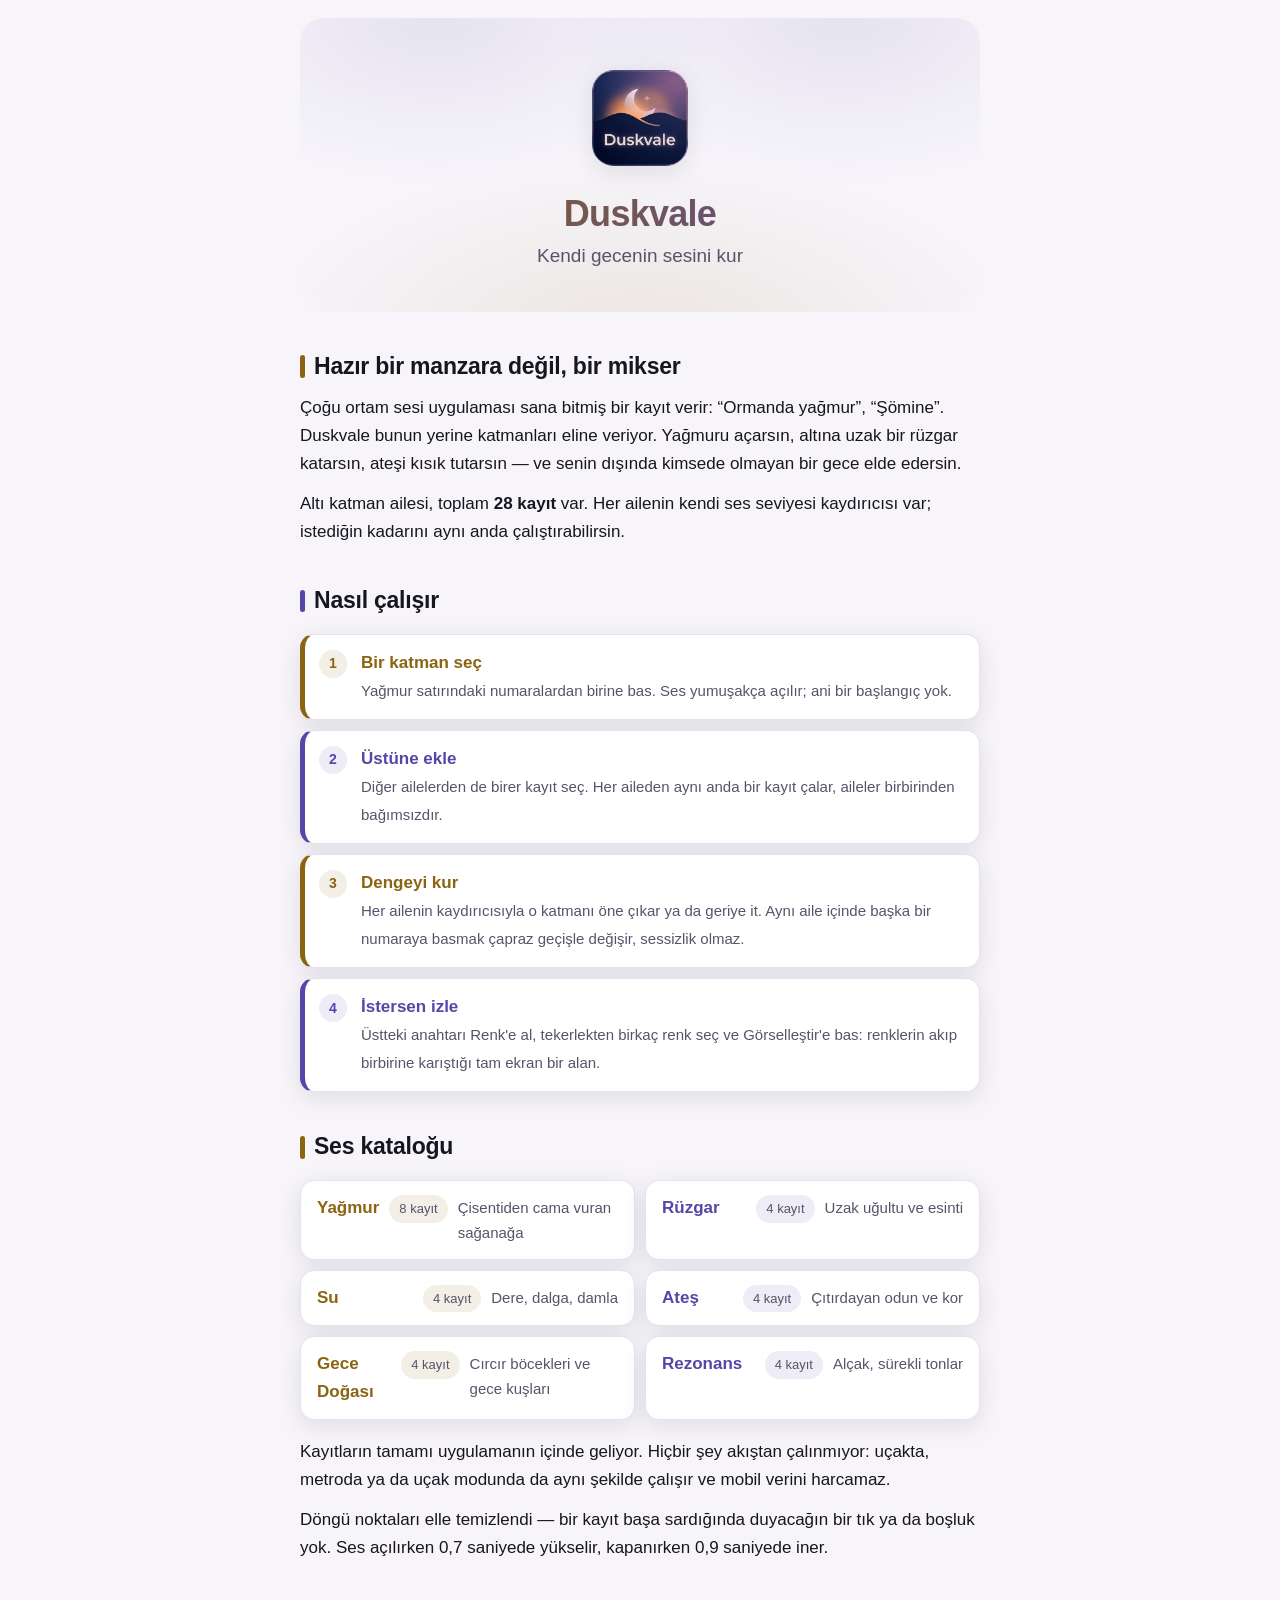
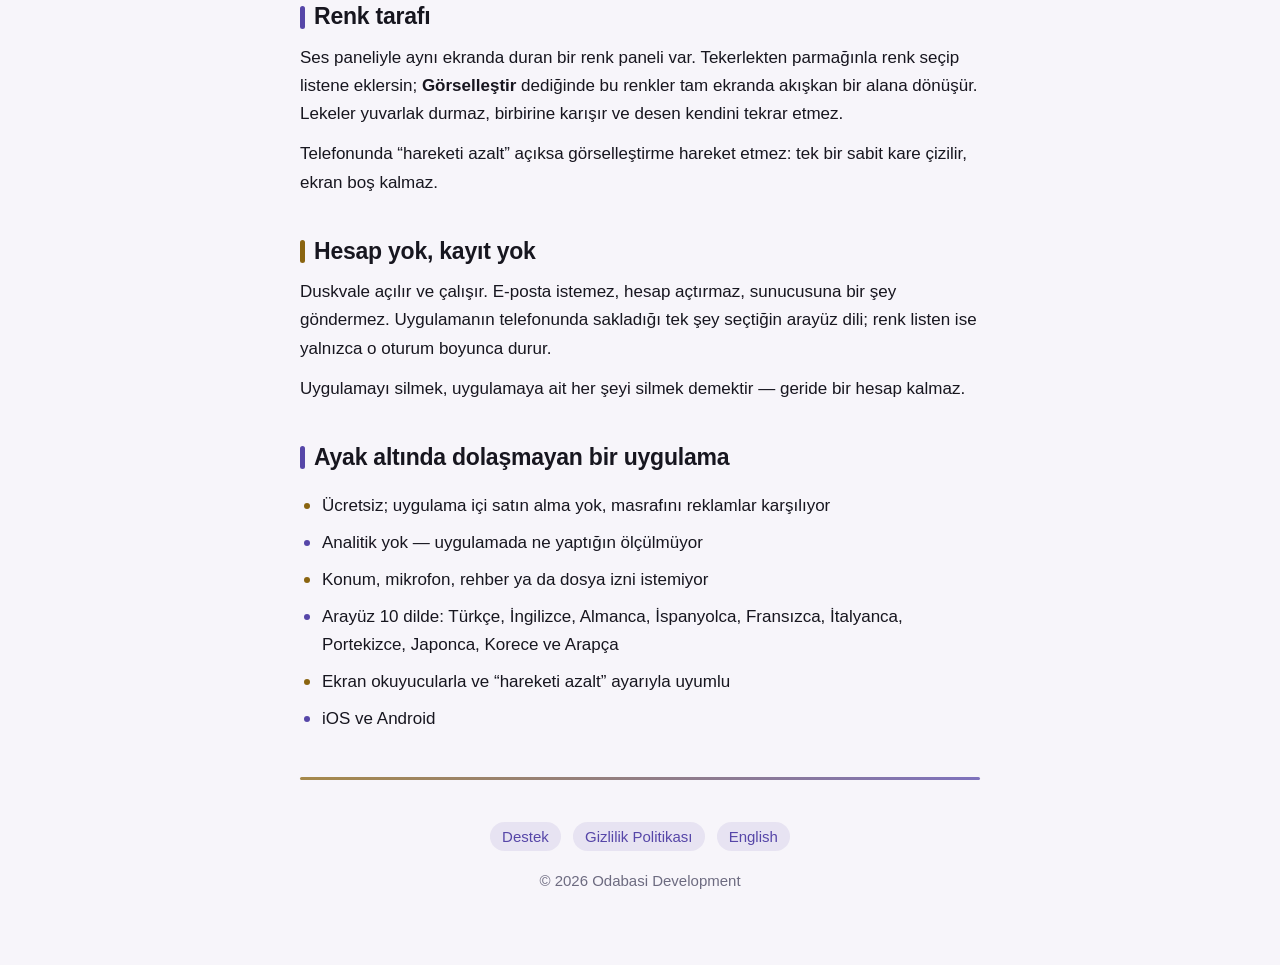
==== index.html @ 5e839223 "Duskvale bilgilendirme sitesi Türkçe kökte, İngilizce /en/ altında; her ikisinde de tanıtım, destek " ====
<!DOCTYPE html>
<html lang="tr">
<head>
<meta charset="utf-8">
<meta name="viewport" content="width=device-width, initial-scale=1">
<title>Duskvale — Kendi gecenin sesini kur</title>
<meta name="description" content="Duskvale bir ortam sesi mikseri: yağmur, rüzgar, su, ateş, gece doğası ve rezonans katmanlarını üst üste bindirip kendi arka planını kurarsın. Ücretsiz, hesapsız ve internetsiz çalışır.">
<link rel="icon" href="assets/logo.png">
<link rel="stylesheet" href="assets/style.css">
<link rel="alternate" hreflang="en" href="https://nodabasi.github.io/duskvale/en/">
<link rel="alternate" hreflang="tr" href="https://nodabasi.github.io/duskvale/">
</head>
<body>
<div class="wrap">

<header>
  <img src="assets/logo.png" alt="Duskvale">
  <h1>Duskvale</h1>
  <p class="tagline">Kendi gecenin sesini kur</p>
</header>

<h2>Hazır bir manzara değil, bir mikser</h2>
<p>Çoğu ortam sesi uygulaması sana bitmiş bir kayıt verir: “Ormanda yağmur”, “Şömine”.
Duskvale bunun yerine katmanları eline veriyor. Yağmuru açarsın, altına uzak bir rüzgar
katarsın, ateşi kısık tutarsın — ve senin dışında kimsede olmayan bir gece elde
edersin.</p>
<p>Altı katman ailesi, toplam <b>28 kayıt</b> var. Her ailenin kendi ses seviyesi
kaydırıcısı var; istediğin kadarını aynı anda çalıştırabilirsin.</p>

<h2>Nasıl çalışır</h2>
<ul class="steps">
  <li><b>Bir katman seç</b><span>Yağmur satırındaki numaralardan birine bas. Ses yumuşakça açılır; ani bir başlangıç yok.</span></li>
  <li><b>Üstüne ekle</b><span>Diğer ailelerden de birer kayıt seç. Her aileden aynı anda bir kayıt çalar, aileler birbirinden bağımsızdır.</span></li>
  <li><b>Dengeyi kur</b><span>Her ailenin kaydırıcısıyla o katmanı öne çıkar ya da geriye it. Aynı aile içinde başka bir numaraya basmak çapraz geçişle değişir, sessizlik olmaz.</span></li>
  <li><b>İstersen izle</b><span>Üstteki anahtarı Renk'e al, tekerlekten birkaç renk seç ve Görselleştir'e bas: renklerin akıp birbirine karıştığı tam ekran bir alan.</span></li>
</ul>

<h2>Ses kataloğu</h2>
<ul class="layers">
  <li><b>Yağmur</b> <span class="count">8 kayıt</span><span class="what">Çisentiden cama vuran sağanağa</span></li>
  <li><b>Rüzgar</b> <span class="count">4 kayıt</span><span class="what">Uzak uğultu ve esinti</span></li>
  <li><b>Su</b> <span class="count">4 kayıt</span><span class="what">Dere, dalga, damla</span></li>
  <li><b>Ateş</b> <span class="count">4 kayıt</span><span class="what">Çıtırdayan odun ve kor</span></li>
  <li><b>Gece Doğası</b> <span class="count">4 kayıt</span><span class="what">Cırcır böcekleri ve gece kuşları</span></li>
  <li><b>Rezonans</b> <span class="count">4 kayıt</span><span class="what">Alçak, sürekli tonlar</span></li>
</ul>
<p>Kayıtların tamamı uygulamanın içinde geliyor. Hiçbir şey akıştan çalınmıyor: uçakta,
metroda ya da uçak modunda da aynı şekilde çalışır ve mobil verini harcamaz.</p>
<p>Döngü noktaları elle temizlendi — bir kayıt başa sardığında duyacağın bir tık ya da
boşluk yok. Ses açılırken 0,7 saniyede yükselir, kapanırken 0,9 saniyede iner.</p>

<h2>Renk tarafı</h2>
<p>Ses paneliyle aynı ekranda duran bir renk paneli var. Tekerlekten parmağınla renk
seçip listene eklersin; <b>Görselleştir</b> dediğinde bu renkler tam ekranda akışkan bir
alana dönüşür. Lekeler yuvarlak durmaz, birbirine karışır ve desen kendini tekrar
etmez.</p>
<p>Telefonunda “hareketi azalt” açıksa görselleştirme hareket etmez: tek bir sabit kare
çizilir, ekran boş kalmaz.</p>

<h2>Hesap yok, kayıt yok</h2>
<p>Duskvale açılır ve çalışır. E-posta istemez, hesap açtırmaz, sunucusuna bir şey
göndermez. Uygulamanın telefonunda sakladığı tek şey seçtiğin arayüz dili; renk listen
ise yalnızca o oturum boyunca durur.</p>
<p>Uygulamayı silmek, uygulamaya ait her şeyi silmek demektir — geride bir hesap
kalmaz.</p>

<h2>Ayak altında dolaşmayan bir uygulama</h2>
<ul class="plain">
  <li>Ücretsiz; uygulama içi satın alma yok, masrafını reklamlar karşılıyor</li>
  <li>Analitik yok — uygulamada ne yaptığın ölçülmüyor</li>
  <li>Konum, mikrofon, rehber ya da dosya izni istemiyor</li>
  <li>Arayüz 10 dilde: Türkçe, İngilizce, Almanca, İspanyolca, Fransızca, İtalyanca, Portekizce, Japonca, Korece ve Arapça</li>
  <li>Ekran okuyucularla ve “hareketi azalt” ayarıyla uyumlu</li>
  <li>iOS ve Android</li>
</ul>

<hr>
<footer>
  <a href="support/">Destek</a>
  <a href="privacy/">Gizlilik Politikası</a>
  <a href="en/" hreflang="en">English</a>
  <div class="copyright">© 2026 Odabasi Development</div>
</footer>

</div>
</body>
</html>
---- assets/style.css ----
/* Shared stylesheet for every page. The palette follows the app, which only has
   a dark theme: a near-black dusk ground, warm gold for the primary accent and a
   twilight violet for the second one — the two colours of the icon's sky.

   Dark is therefore the base, and the single media query lightens things for
   people whose system asks for a light scheme. Mobile first: the layout rules
   target a phone and only widen further down. */

:root {
  --ink: #e8e6f0;
  --ink-soft: #a9a7be;
  --ink-faint: #8b8aa0;
  --ground: #12121a;
  --card: #1c1c28;
  --line: #2e2e42;

  --gold: #d9a441;
  --violet: #9b8ce0;
  --rose: #e2879b;

  /* Same hues at low alpha, for card fills, badges and the header wash. */
  --gold-tint: #d9a44124;
  --violet-tint: #9b8ce024;
  --rose-tint: #e2879b24;

  --shadow: 0 6px 24px rgb(0 0 0 / 0.45);
}

@media (prefers-color-scheme: light) {
  :root {
    --ink: #17161f;
    --ink-soft: #56546a;
    --ink-faint: #6d6b80;
    --ground: #f7f5fa;
    --card: #ffffff;
    --line: #e5e1ee;

    --gold: #8a6410;
    --violet: #5646a8;
    --rose: #b6304f;

    --gold-tint: #8a64101a;
    --violet-tint: #5646a81a;
    --rose-tint: #b6304f1a;

    --shadow: 0 6px 24px rgb(23 22 31 / 0.10);
  }
}

* { box-sizing: border-box; }

body {
  margin: 0;
  padding: 0 18px 64px;
  background: var(--ground);
  color: var(--ink);
  font: 17px/1.65 -apple-system, BlinkMacSystemFont, "Segoe UI", Roboto, Helvetica, Arial, sans-serif;
  -webkit-text-size-adjust: 100%;
  overflow-wrap: break-word;
}

img { max-width: 100%; }

.wrap { max-width: 680px; margin: 0 auto; }

/* Header — a tinted band, gold glow low and violet high, like the icon's sky */

header {
  position: relative;
  margin: 18px 0 8px;
  padding: 40px 20px 32px;
  text-align: center;
  border-radius: 24px;
  background:
    radial-gradient(60% 80% at 20% 0%, var(--violet-tint), transparent 70%),
    radial-gradient(60% 80% at 80% 0%, var(--violet-tint), transparent 70%),
    radial-gradient(80% 90% at 50% 110%, var(--gold-tint), transparent 70%);
}

header img {
  width: 84px;
  height: 84px;
  border-radius: 22px;
  box-shadow: var(--shadow);
}

h1 {
  margin: 18px 0 6px;
  font-size: clamp(28px, 8vw, 36px);
  line-height: 1.15;
  letter-spacing: -0.02em;
  background: linear-gradient(100deg, var(--gold), var(--violet));
  -webkit-background-clip: text;
  background-clip: text;
  color: transparent;
}

.tagline {
  margin: 0;
  color: var(--ink-soft);
  font-size: clamp(16px, 4.4vw, 19px);
}

/* Section headings — a coloured bar alternating gold and violet */

h2 {
  position: relative;
  margin: 40px 0 12px;
  padding-left: 14px;
  font-size: clamp(20px, 5.4vw, 23px);
  line-height: 1.3;
  letter-spacing: -0.01em;
}

h2::before {
  content: "";
  position: absolute;
  left: 0;
  top: 0.16em;
  bottom: 0.16em;
  width: 5px;
  border-radius: 3px;
  background: var(--gold);
}

h2:nth-of-type(even)::before { background: var(--violet); }

h3 {
  margin: 26px 0 4px;
  font-size: 17px;
  color: var(--gold);
}

p { margin: 12px 0; }

a { color: var(--violet); }

hr {
  margin: 44px 0 0;
  border: 0;
  height: 3px;
  border-radius: 2px;
  background: linear-gradient(90deg, var(--gold), var(--violet));
  opacity: 0.75;
}

/* Numbered walkthrough on the landing page */

.steps {
  list-style: none;
  margin: 18px 0;
  padding: 0;
  counter-reset: step;
}

.steps li {
  position: relative;
  counter-increment: step;
  background: var(--card);
  border: 1px solid var(--line);
  border-left: 5px solid var(--gold);
  border-radius: 14px;
  padding: 14px 16px 14px 56px;
  margin-bottom: 10px;
  box-shadow: var(--shadow);
}

.steps li::before {
  content: counter(step);
  position: absolute;
  left: 14px;
  top: 15px;
  width: 28px;
  height: 28px;
  border-radius: 50%;
  display: grid;
  place-items: center;
  font-size: 14px;
  font-weight: 700;
  color: var(--gold);
  background: var(--gold-tint);
}

.steps li:nth-child(even) { border-left-color: var(--violet); }
.steps li:nth-child(even)::before { color: var(--violet); background: var(--violet-tint); }

.steps b { display: block; font-size: 17px; }
.steps li:nth-child(odd) b { color: var(--gold); }
.steps li:nth-child(even) b { color: var(--violet); }

.steps span { color: var(--ink-soft); font-size: 15px; }

/* The sound catalogue: one card per category, with how many recordings it holds */

.layers {
  list-style: none;
  display: grid;
  gap: 10px;
  margin: 18px 0;
  padding: 0;
  grid-template-columns: 1fr;
}

.layers li {
  display: flex;
  align-items: baseline;
  gap: 10px;
  background: var(--card);
  border: 1px solid var(--line);
  border-radius: 14px;
  padding: 13px 16px;
  box-shadow: var(--shadow);
}

.layers b {
  color: var(--gold);
  font-size: 17px;
}

.layers li:nth-child(even) b { color: var(--violet); }

.layers .count {
  margin-left: auto;
  flex: none;
  padding: 3px 10px;
  border-radius: 999px;
  background: var(--gold-tint);
  color: var(--ink-soft);
  font-size: 13px;
  white-space: nowrap;
}

.layers li:nth-child(even) .count { background: var(--violet-tint); }

.layers span.what { color: var(--ink-soft); font-size: 15px; }

/* Plain bullet lists — coloured markers, alternating */

ul.plain { padding-left: 22px; }

ul.plain li { margin: 7px 0; }

ul.plain li::marker { color: var(--gold); font-size: 1.1em; }
ul.plain li:nth-child(even)::marker { color: var(--violet); }

/* Contact box */

.contact {
  background: var(--card);
  border: 1px solid var(--line);
  border-top: 4px solid var(--gold);
  border-radius: 14px;
  padding: 16px 18px;
  margin: 20px 0;
  box-shadow: var(--shadow);
}

.contact p:first-child { margin-top: 0; }
.contact p:last-child { margin-bottom: 0; }
.contact a { font-weight: 600; }

/* Callout for the things a reader must not miss */

.notice {
  background: var(--rose-tint);
  border: 1px solid var(--line);
  border-left: 4px solid var(--rose);
  border-radius: 14px;
  padding: 16px 18px;
  margin: 20px 0;
}

.notice p:first-child { margin-top: 0; }
.notice p:last-child { margin-bottom: 0; }

/* Effective-date line under a policy heading */

.meta {
  display: inline-block;
  margin: 6px 0 0;
  padding: 5px 12px;
  border-radius: 999px;
  background: var(--gold-tint);
  color: var(--ink-soft);
  font-size: 14px;
  line-height: 1.5;
}

/* Footer */

footer {
  margin-top: 22px;
  padding-top: 18px;
  color: var(--ink-faint);
  font-size: 15px;
  line-height: 2.2;
  text-align: center;
}

footer a {
  margin: 0 4px;
  padding: 6px 12px;
  border-radius: 999px;
  background: var(--violet-tint);
  color: var(--violet);
  text-decoration: none;
  white-space: nowrap;
}

footer a:hover { text-decoration: underline; }

footer .copyright { margin-top: 16px; line-height: 1.6; }

/* Wider screens */

@media (min-width: 560px) {
  body { padding: 0 24px 72px; }
  header { padding: 52px 24px 40px; }
  header img { width: 96px; height: 96px; }
  .steps li { padding-right: 20px; }
  .layers { grid-template-columns: 1fr 1fr; }
}
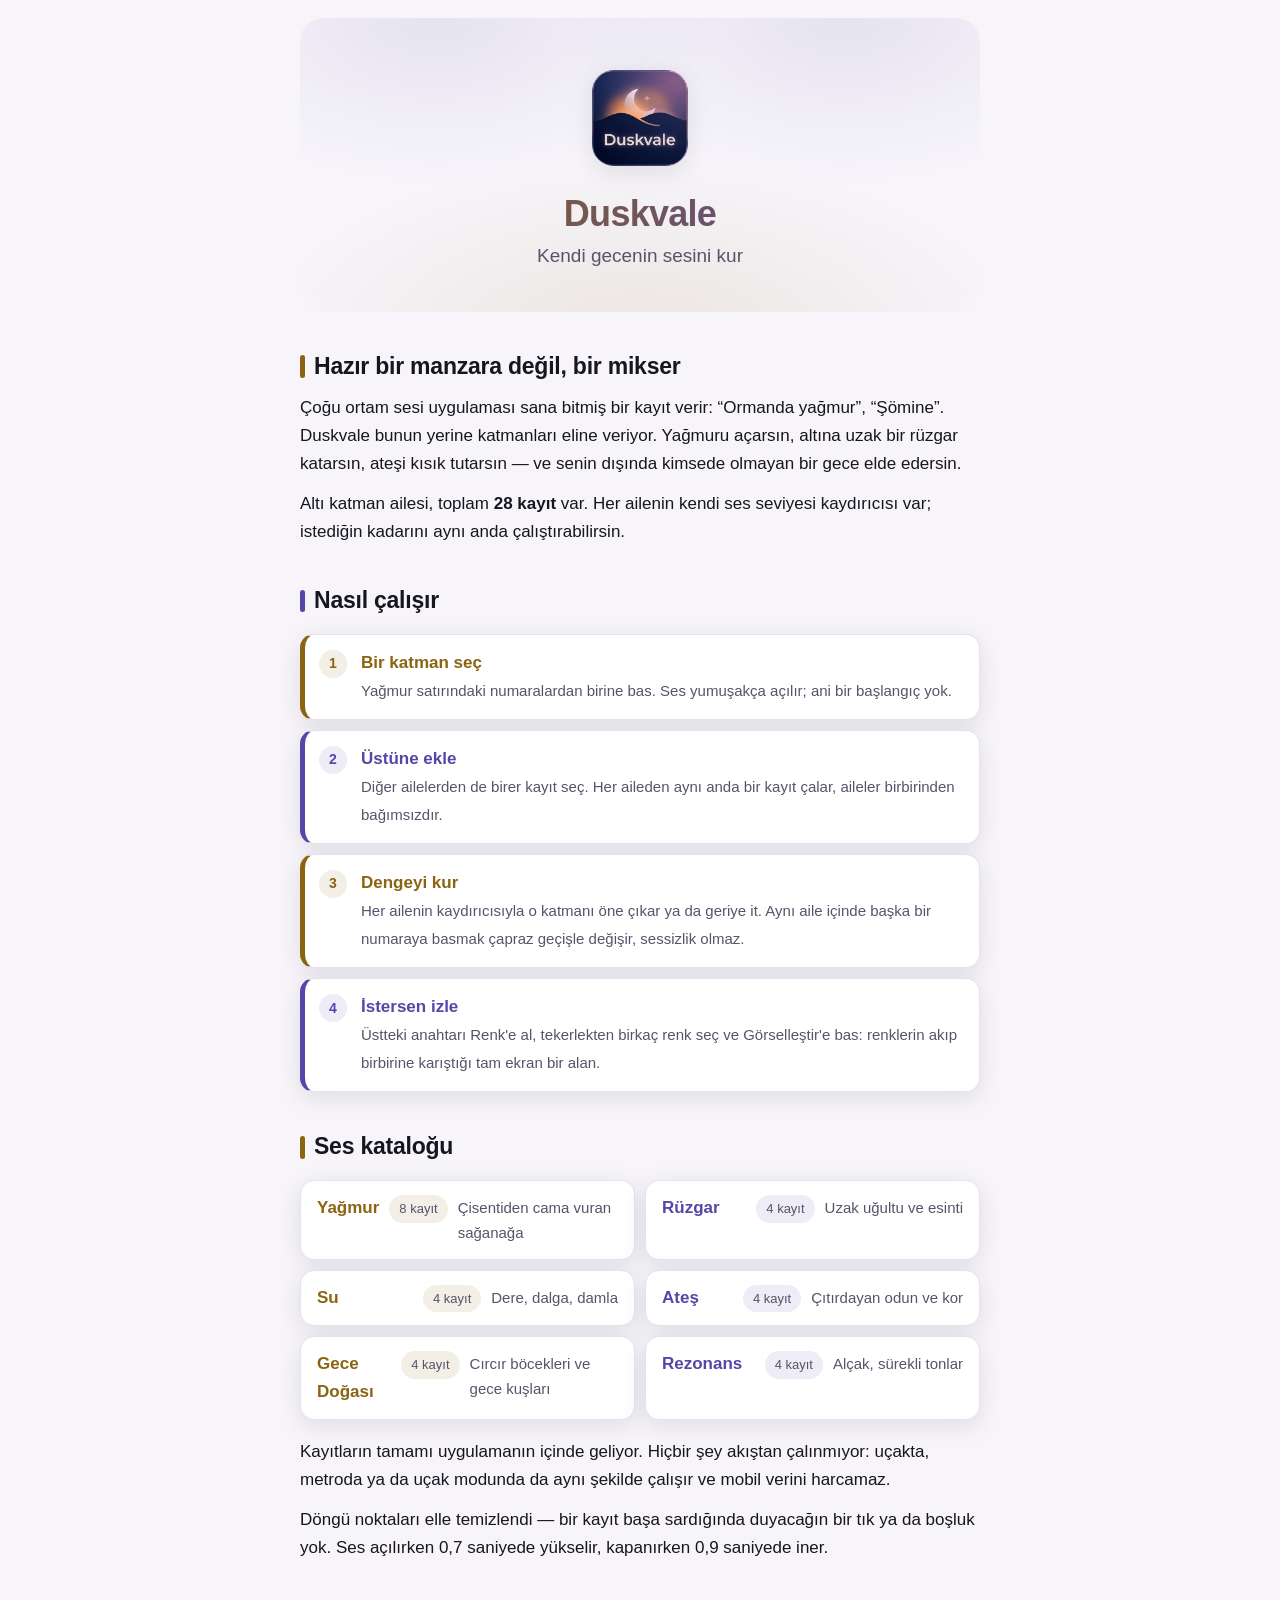
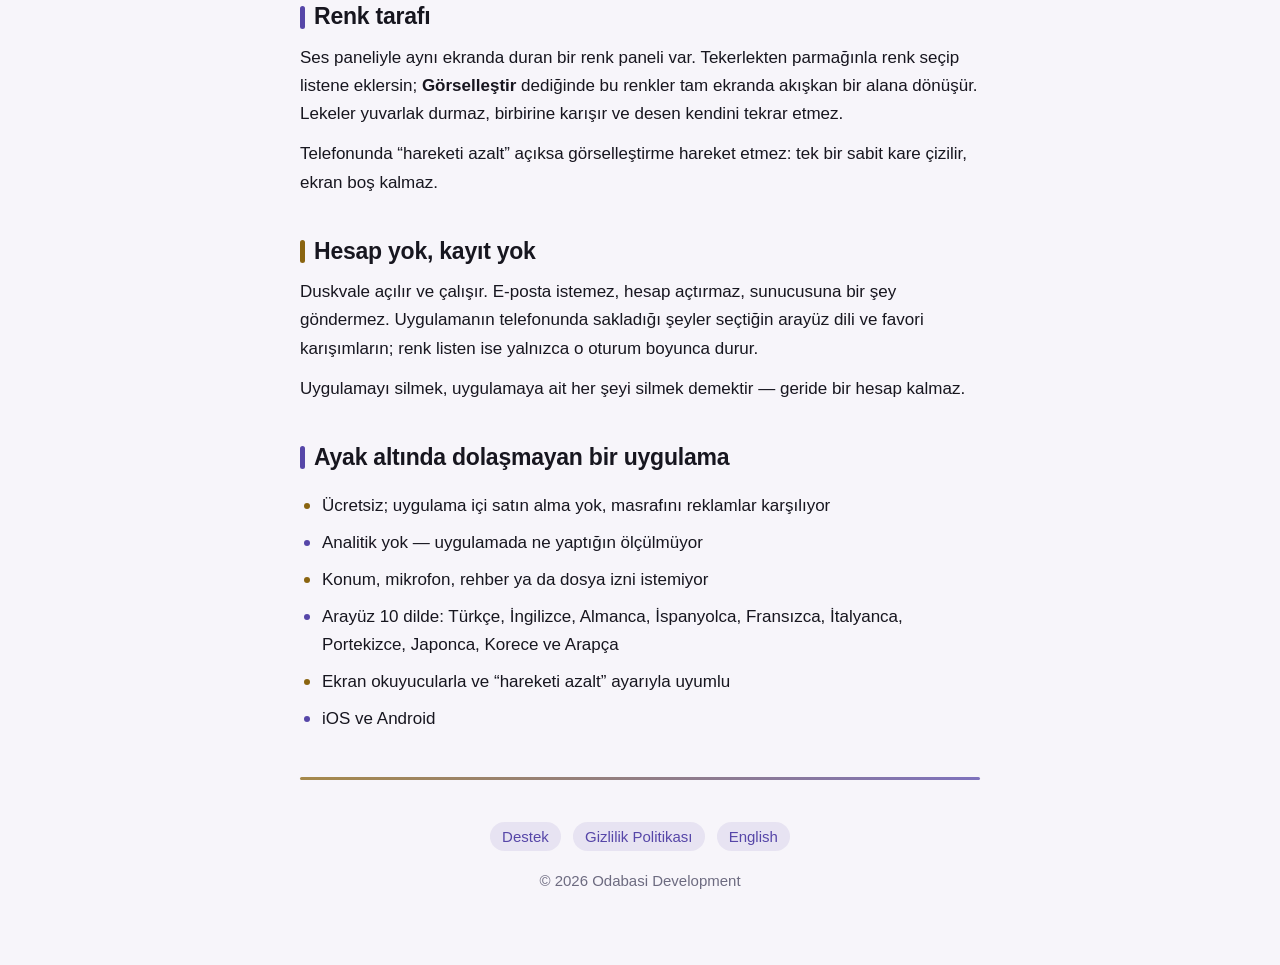
==== commit ad917164: "1.1 için siteyi güncelle: favoriler ve arka planda çalma Gizlilik politikası: telefonda saklanan iki" ====
--- a/index.html
+++ b/index.html
@@ -59,8 +59,8 @@
 
 <h2>Hesap yok, kayıt yok</h2>
 <p>Duskvale açılır ve çalışır. E-posta istemez, hesap açtırmaz, sunucusuna bir şey
-göndermez. Uygulamanın telefonunda sakladığı tek şey seçtiğin arayüz dili; renk listen
-ise yalnızca o oturum boyunca durur.</p>
+göndermez. Uygulamanın telefonunda sakladığı şeyler seçtiğin arayüz dili ve favori
+karışımların; renk listen ise yalnızca o oturum boyunca durur.</p>
 <p>Uygulamayı silmek, uygulamaya ait her şeyi silmek demektir — geride bir hesap
 kalmaz.</p>
 
